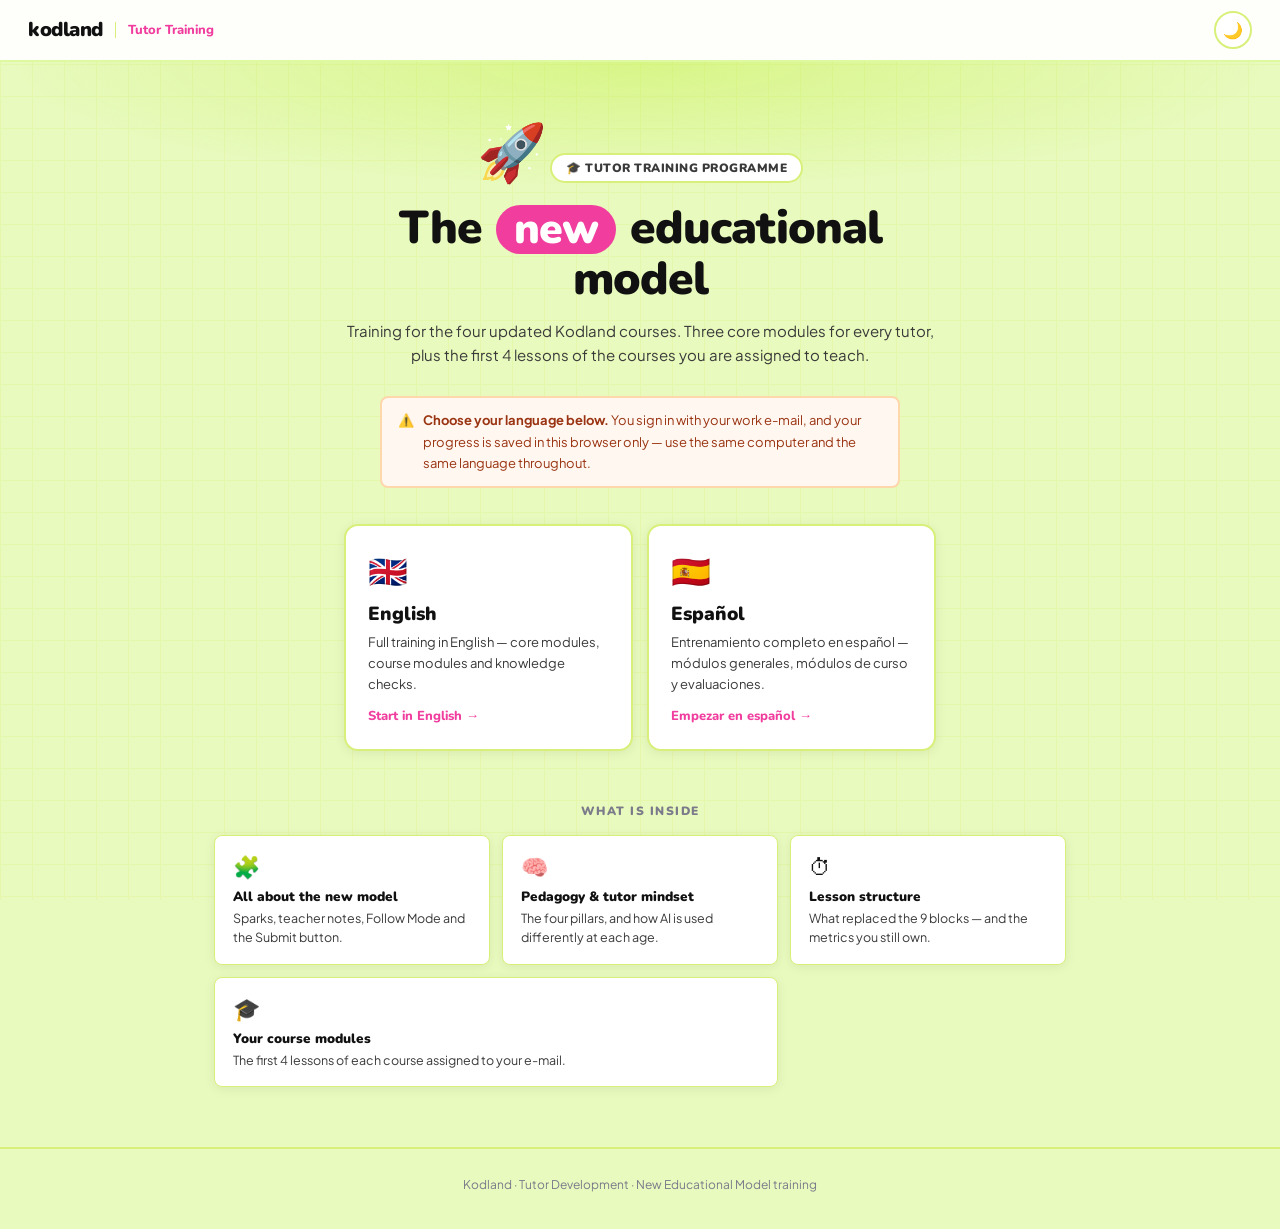
==== index.html @ b124589a "Add files via upload" ====
<!DOCTYPE html>
<html lang="en">
<head>
<meta charset="UTF-8">
<meta name="viewport" content="width=device-width, initial-scale=1.0">
<title>New Educational Model — Tutor Training | Kodland</title>
<meta name="description" content="Kodland tutor training for the 4 courses following the new educational model. Choose your language to begin.">
<link rel="icon" href="data:image/svg+xml,<svg xmlns='http://www.w3.org/2000/svg' viewBox='0 0 100 100'><text y='.9em' font-size='90'>🚀</text></svg>">
<link href="https://fonts.googleapis.com/css2?family=Nunito:wght@700;800;900&family=Plus+Jakarta+Sans:wght@400;500;600;700&display=swap" rel="stylesheet">
<link rel="stylesheet" href="assets/styles.css">
<script>
(function(){var t;try{t=localStorage.getItem('kl-theme')}catch(e){}
if(!t)t=window.matchMedia&&window.matchMedia('(prefers-color-scheme: dark)').matches?'dark':'light';
document.documentElement.setAttribute('data-theme',t);})();
</script>
<style>
body::before{content:'';position:fixed;inset:0;background-image:linear-gradient(var(--border) 1px,transparent 1px),linear-gradient(90deg,var(--border) 1px,transparent 1px);background-size:32px 32px;opacity:.25;pointer-events:none;z-index:0}
.page{position:relative;z-index:1;min-height:100vh;display:flex;flex-direction:column}
.hero-icon{font-size:56px;margin-bottom:16px;display:inline-block;animation:float 3.4s ease-in-out infinite}
@keyframes float{0%,100%{transform:translateY(0)}50%{transform:translateY(-9px)}}
.lang-grid{display:grid;grid-template-columns:repeat(2,1fr);gap:14px;max-width:640px;margin:0 auto 18px;padding:0 24px;width:100%}
@media(max-width:600px){.lang-grid{grid-template-columns:1fr}}
.lang-card{background:var(--surface);border:2px solid var(--border);border-radius:var(--r);padding:24px 22px;text-decoration:none;display:block;box-shadow:var(--shadow);transition:all .2s;text-align:left}
.lang-card:hover{transform:translateY(-4px);border-color:var(--pink);box-shadow:var(--shadow-h)}
.lang-flag{font-size:32px;margin-bottom:10px;display:block}
.lang-name{font-family:'Nunito',sans-serif;font-size:19px;font-weight:900;color:var(--text);margin-bottom:5px}
.lang-desc{font-size:13px;color:var(--text2);line-height:1.6}
.lang-go{margin-top:12px;font-size:13px;font-weight:800;color:var(--pink);font-family:'Nunito',sans-serif}
.hero-notice{background:var(--cw-bg);border:2px solid var(--cw-b);color:var(--cw-t);border-radius:var(--rsm);padding:12px 16px;font-size:13px;line-height:1.65;max-width:520px;margin:22px auto 0;text-align:left;display:flex;gap:9px}
.info-grid{display:grid;grid-template-columns:repeat(3,1fr);gap:12px;max-width:900px;margin:0 auto;padding:0 24px 60px;width:100%}
.info-grid .info-card:last-child{grid-column:span 2}
@media(max-width:760px){.info-grid{grid-template-columns:repeat(2,1fr)}.info-grid .info-card:last-child{grid-column:span 2}}
@media(max-width:480px){.info-grid{grid-template-columns:1fr}.info-grid .info-card:last-child{grid-column:span 1}}
.info-card{background:var(--surface);border:1.5px solid var(--border);border-radius:var(--rsm);padding:16px 18px;box-shadow:var(--shadow)}
.info-card .ic-em{font-size:22px;margin-bottom:7px}
.info-card .ic-t{font-family:'Nunito',sans-serif;font-weight:900;font-size:13.5px;color:var(--text);margin-bottom:3px}
.info-card .ic-d{font-size:12.5px;color:var(--text2);line-height:1.55}
.sec-lbl{text-align:center;font-family:'Nunito',sans-serif;font-size:12px;font-weight:900;text-transform:uppercase;letter-spacing:1.5px;color:var(--text-muted);margin:34px 0 16px}
</style>
</head>
<body>
<div class="page">

<nav class="nav">
  <a class="logo" href="index.html"><span class="logo-mark">kodland</span><span class="logo-div"></span><span class="logo-sub">Tutor Training</span></a>
  <div class="nav-r"><button class="tbtn" onclick="toggleTheme()">🌙</button></div>
</nav>

<div class="hero"><div class="hero-inner">
  <span class="hero-icon">🚀</span>
  <div class="eyebrow">🎓 Tutor Training Programme</div>
  <h1>The <span class="h-pill">new</span> educational model</h1>
  <p>Training for the four updated Kodland courses. Three core modules for every tutor, plus the first 4 lessons of the courses you are assigned to teach.</p>
  <div class="hero-notice"><span>⚠️</span><div><strong>Choose your language below.</strong> You sign in with your work e-mail, and your progress is saved in this browser only — use the same computer and the same language throughout.</div></div>
</div></div>

<div class="lang-grid">
  <a class="lang-card" href="en.html">
    <span class="lang-flag">🇬🇧</span>
    <div class="lang-name">English</div>
    <div class="lang-desc">Full training in English — core modules, course modules and knowledge checks.</div>
    <div class="lang-go">Start in English →</div>
  </a>
  <a class="lang-card" href="es.html">
    <span class="lang-flag">🇪🇸</span>
    <div class="lang-name">Español</div>
    <div class="lang-desc">Entrenamiento completo en español — módulos generales, módulos de curso y evaluaciones.</div>
    <div class="lang-go">Empezar en español →</div>
  </a>
</div>

<div class="sec-lbl">What is inside</div>
<div class="info-grid">
  <div class="info-card"><div class="ic-em">🧩</div><div class="ic-t">All about the new model</div><div class="ic-d">Sparks, teacher notes, Follow Mode and the Submit button.</div></div>
  <div class="info-card"><div class="ic-em">🧠</div><div class="ic-t">Pedagogy &amp; tutor mindset</div><div class="ic-d">The four pillars, and how AI is used differently at each age.</div></div>
  <div class="info-card"><div class="ic-em">⏱</div><div class="ic-t">Lesson structure</div><div class="ic-d">What replaced the 9 blocks — and the metrics you still own.</div></div>
  <div class="info-card"><div class="ic-em">🎓</div><div class="ic-t">Your course modules</div><div class="ic-d">The first 4 lessons of each course assigned to your e-mail.</div></div>
</div>

<footer>Kodland · Tutor Development · New Educational Model training</footer>
</div>

<script>
function toggleTheme(){
  var cur=document.documentElement.getAttribute('data-theme')==='dark'?'dark':'light';
  var nxt=cur==='dark'?'light':'dark';
  document.documentElement.setAttribute('data-theme',nxt);
  try{localStorage.setItem('kl-theme',nxt)}catch(e){}
  document.querySelectorAll('.tbtn').forEach(function(b){b.textContent=nxt==='dark'?'☀️':'🌙'});
}
document.querySelectorAll('.tbtn').forEach(function(b){
  b.textContent=document.documentElement.getAttribute('data-theme')==='dark'?'☀️':'🌙';
});
</script>
</body>
</html>
---- assets/styles.css ----
:root{
  --lime:#C4F046;--lime-d:#AEDD2E;--pink:#F03D9E;--pink-d:#D4308A;
  --ink:#111111;--ink2:#3A3A3A;--muted:#7A7A8A;
  --bg:#E8FABD;--surface:#FFFFFF;--surface2:#F4FCD3;--border:#D8F07A;
  --text:var(--ink);--text2:var(--ink2);--text-muted:var(--muted);
  --nav-bg:rgba(255,255,255,0.94);--nav-b:#DDFAA0;
  --shadow:0 2px 12px rgba(0,0,0,.07);--shadow-h:0 8px 28px rgba(0,0,0,.13);
  --code-bg:#111820;--code-text:#C9E4FF;
  --cw-bg:#FFF7F0;--cw-b:#FED7AA;--cw-t:#9A3412;
  --ct-bg:#F0F9FF;--ct-b:#BAE6FD;--ct-t:#0C4A6E;
  --cg-bg:#F0FDF4;--cg-b:#BBF7D0;--cg-t:#14532D;
  --hi-bg:#FFF0F8;--hi-b:#F9A8D4;--hi-t:#831843;
  --opt-h:#F4FCD3;
  --ok-bg:#F0FDF4;--ok-b:#86EFAC;--ok-t:#15803D;
  --no-bg:#FEF2F2;--no-b:#FECACA;--no-t:#B91C1C;
  --r:14px;--rsm:8px;--rpill:999px;
}
[data-theme="dark"]{
  --bg:#0E1210;--surface:#181F15;--surface2:#1E2A18;--border:#2A3D22;
  --text:#F0FAD8;--text2:#B8D89A;--text-muted:#6B8A5A;
  --nav-bg:rgba(14,18,16,0.94);--nav-b:#2A3D22;
  --shadow:0 2px 16px rgba(0,0,0,.5);--shadow-h:0 8px 28px rgba(0,0,0,.5);
  --cw-bg:rgba(249,115,22,.1);--cw-b:rgba(249,115,22,.3);--cw-t:#FB923C;
  --ct-bg:rgba(14,165,233,.1);--ct-b:rgba(14,165,233,.3);--ct-t:#38BDF8;
  --cg-bg:rgba(34,197,94,.1);--cg-b:rgba(34,197,94,.3);--cg-t:#4ADE80;
  --hi-bg:rgba(240,61,158,.08);--hi-b:rgba(240,61,158,.3);--hi-t:#F472B6;
  --opt-h:#1E2A18;
  --ok-bg:rgba(34,197,94,.1);--ok-b:rgba(34,197,94,.4);--ok-t:#4ADE80;
  --no-bg:rgba(239,68,68,.1);--no-b:rgba(239,68,68,.4);--no-t:#F87171;
}
*{box-sizing:border-box;margin:0;padding:0}
html{scroll-behavior:smooth}
body{background:var(--bg);color:var(--text);font-family:'Plus Jakarta Sans',sans-serif;min-height:100vh;overflow-x:hidden;transition:background .25s,color .25s}
.screen{display:none;min-height:100vh;flex-direction:column}
.screen.active{display:flex}
/* NAV */
.nav{display:flex;align-items:center;justify-content:space-between;padding:0 28px;height:62px;background:var(--nav-bg);backdrop-filter:blur(14px);border-bottom:2px solid var(--nav-b);position:sticky;top:0;z-index:100;transition:background .25s,border-color .25s}
.logo{display:flex;align-items:center;gap:8px;text-decoration:none;flex-shrink:0}
.logo-mark{font-family:'Nunito',sans-serif;font-weight:900;font-size:20px;letter-spacing:-.5px;color:var(--ink);line-height:1;white-space:nowrap}
[data-theme="dark"] .logo-mark{color:var(--lime)}
.logo-sub{font-family:'Nunito',sans-serif;font-weight:800;font-size:13px;color:var(--pink);white-space:nowrap;line-height:1}
.logo-div{width:1px;height:16px;background:var(--border);margin:0 4px}
.nav-r{display:flex;align-items:center;gap:8px}
.tbtn{width:38px;height:38px;border-radius:var(--rpill);background:var(--surface);border:2px solid var(--border);display:flex;align-items:center;justify-content:center;font-size:16px;cursor:pointer;transition:all .15s;flex-shrink:0}
.tbtn:hover{background:var(--lime);border-color:var(--lime-d)}
.pbtn{display:flex;align-items:center;gap:5px;padding:8px 16px;border-radius:var(--rpill);background:var(--surface);border:2px solid var(--border);color:var(--text2);font-family:'Plus Jakarta Sans',sans-serif;font-size:13px;font-weight:600;cursor:pointer;transition:all .15s;white-space:nowrap;text-decoration:none}
.pbtn:hover{background:var(--lime);border-color:var(--lime-d);color:var(--ink)}
/* HERO */
.hero{padding:52px 40px 36px;text-align:center;position:relative}
.hero::before{content:'';position:absolute;inset:0;bottom:30%;background:radial-gradient(ellipse 70% 55% at 50% 0%,var(--lime) 0%,transparent 70%);opacity:.45;pointer-events:none}
[data-theme="dark"] .hero::before{background:radial-gradient(ellipse 70% 55% at 50% 0%,rgba(196,240,70,.15) 0%,transparent 70%);opacity:1}
.hero-inner{position:relative;max-width:600px;margin:0 auto}
.eyebrow{display:inline-flex;align-items:center;gap:6px;background:var(--surface);border:2px solid var(--border);border-radius:var(--rpill);padding:5px 14px;font-family:'Nunito',sans-serif;font-size:12px;font-weight:900;color:var(--text2);margin-bottom:20px;text-transform:uppercase;letter-spacing:.5px}
.hero h1{font-family:'Nunito',sans-serif;font-size:clamp(28px,5vw,46px);font-weight:900;line-height:1.1;letter-spacing:-1px;color:var(--text);margin-bottom:14px}
.h-pill{display:inline-block;background:var(--pink);color:#fff;border-radius:var(--rpill);padding:1px 18px;margin:0 2px;font-size:.93em}
[data-theme="dark"] .h-pill{background:var(--lime);color:var(--ink)}
.hero p{color:var(--text2);font-size:15px;line-height:1.65;margin-bottom:28px}
.prog-strip{display:inline-flex;align-items:center;gap:14px;background:var(--surface);border:2px solid var(--border);border-radius:var(--rpill);padding:10px 20px;box-shadow:var(--shadow);max-width:360px;width:100%}
.pnum{font-family:'Nunito',sans-serif;font-weight:900;font-size:22px;color:var(--text);line-height:1;flex-shrink:0}
.ptrack{flex:1;height:8px;background:var(--surface2);border:1.5px solid var(--border);border-radius:var(--rpill);overflow:hidden}
.pfill{height:100%;background:linear-gradient(90deg,var(--lime),var(--pink));border-radius:var(--rpill);transition:width .6s cubic-bezier(.34,1.56,.64,1)}
.plbl{font-size:12px;color:var(--text-muted);font-weight:600;flex-shrink:0}
/* GRID */
.msec{padding:8px 32px 70px;max-width:1060px;margin:0 auto;width:100%}
.slbl{font-family:'Nunito',sans-serif;font-size:12px;font-weight:900;text-transform:uppercase;letter-spacing:1.5px;color:var(--text-muted);margin-bottom:16px;margin-top:4px}
.grid{display:grid;grid-template-columns:repeat(auto-fill,minmax(290px,1fr));gap:14px}
.mc{background:var(--surface);border:2px solid var(--border);border-radius:var(--r);overflow:hidden;cursor:pointer;transition:transform .2s,box-shadow .2s,border-color .2s;box-shadow:var(--shadow)}
.mc:hover:not(.locked){transform:translateY(-4px);box-shadow:var(--shadow-h)}
.mc.locked{opacity:.45;cursor:not-allowed}
.mc.done{border-color:var(--lime-d)}
[data-theme="dark"] .mc.done{border-color:rgba(196,240,70,.4)}
.mc-stripe{height:6px}
.mc-body{padding:20px}
.mc-top{display:flex;align-items:center;justify-content:space-between;margin-bottom:8px}
.mc-num{font-size:11px;font-weight:700;letter-spacing:.8px;text-transform:uppercase;color:var(--text-muted)}
.mc-em{font-size:22px}
.mc-title{font-family:'Nunito',sans-serif;font-size:17px;font-weight:900;letter-spacing:-.2px;color:var(--text);margin-bottom:5px}
.mc-desc{font-size:13px;color:var(--text2);line-height:1.55}
.mc-foot{margin-top:15px;display:flex;align-items:center;justify-content:space-between}
.badge{font-family:'Nunito',sans-serif;font-size:11px;font-weight:900;letter-spacing:.3px;padding:4px 12px;border-radius:var(--rpill);text-transform:uppercase}
.bd{background:var(--lime);color:var(--ink);border:1.5px solid var(--lime-d)}
.bs{background:var(--pink);color:#fff;border:1.5px solid var(--pink-d)}
.bl{background:var(--surface2);color:var(--text-muted);border:1.5px solid var(--border)}
.btr{background:#FFF7E6;color:#B45309;border:1.5px solid #FDE68A}
[data-theme="dark"] .btr{background:rgba(245,158,11,.1);color:#FBB040;border-color:rgba(245,158,11,.3)}
[data-theme="dark"] .bd{background:rgba(196,240,70,.18);color:var(--lime);border-color:rgba(196,240,70,.4)}
[data-theme="dark"] .bs{background:rgba(240,61,158,.18);color:var(--pink);border-color:rgba(240,61,158,.4)}
.stag{font-size:12px;color:var(--text-muted);font-weight:600}
.stag b{color:var(--text)}
/* CONTENT */
.cbody{padding:36px 40px 60px;max-width:800px;margin:0 auto;width:100%;flex:1}
.meyebrow{font-size:11px;font-weight:700;text-transform:uppercase;letter-spacing:1px;color:var(--text-muted);margin-bottom:8px}
.mh1{font-family:'Nunito',sans-serif;font-size:clamp(24px,4vw,34px);font-weight:900;letter-spacing:-.6px;line-height:1.12;color:var(--text);margin-bottom:14px}
.mobj{background:var(--surface);border:2px solid var(--border);border-left:5px solid var(--acc,var(--lime));border-radius:0 var(--rsm) var(--rsm) 0;padding:12px 16px;font-size:14px;color:var(--text2);line-height:1.6;margin-bottom:32px}
.mobj strong{color:var(--text)}
.sch{font-family:'Nunito',sans-serif;font-size:16px;font-weight:900;margin:28px 0 12px;color:var(--text);display:flex;align-items:center;gap:8px}
.sch::after{content:'';flex:1;height:2px;background:var(--border);border-radius:2px}
.card{background:var(--surface);border:2px solid var(--border);border-radius:var(--r);padding:18px 20px;margin-bottom:10px;box-shadow:var(--shadow)}
.card h4{font-family:'Nunito',sans-serif;font-size:14px;font-weight:900;color:var(--text);margin-bottom:7px}
.card p,.card li{font-size:14px;color:var(--text2);line-height:1.7}
.card ul,.card ol{padding-left:17px}
.card li{margin-bottom:4px}
.card p strong,.card li strong{color:var(--text)}
.card a{color:var(--pink);font-weight:600}
.callout a{color:inherit;font-weight:700;text-decoration:underline}
.tbl-wrap{overflow-x:auto;margin-top:4px}
.card table{width:100%;border-collapse:collapse;font-size:13.5px;line-height:1.55}
.card th{text-align:left;padding:8px 10px;border-bottom:2px solid var(--border);font-family:'Nunito',sans-serif;font-size:12.5px;color:var(--text)}
.card td{padding:8px 10px;border-bottom:1px solid var(--border);color:var(--text2);vertical-align:top}
.card tr:last-child td{border-bottom:none}
.facts{display:grid;grid-template-columns:repeat(auto-fit,minmax(190px,1fr));gap:10px;margin-bottom:14px}
.fact{background:var(--surface);border:1.5px solid var(--border);border-radius:var(--rsm);padding:16px 12px;text-align:center;box-shadow:var(--shadow)}
.fact-ic{font-size:26px;margin-bottom:7px}
.fact-t{font-size:12.5px;color:var(--text2);line-height:1.55}
.fact-t b,.fact-t strong{color:var(--text)}
.prog{display:flex;flex-direction:column;gap:10px;margin-bottom:14px}
.prog-mod{background:var(--surface);border:1.5px solid var(--border);border-radius:var(--rsm);padding:14px 16px;box-shadow:var(--shadow)}
.prog-h{display:flex;align-items:center;gap:8px;margin-bottom:8px;flex-wrap:wrap}
.prog-n{background:var(--lime);color:var(--ink);font-family:'Nunito',sans-serif;font-weight:900;font-size:11px;border-radius:var(--rpill);padding:3px 10px;text-transform:uppercase;letter-spacing:.5px;white-space:nowrap}
.prog-t{font-family:'Nunito',sans-serif;font-weight:800;font-size:14px;color:var(--text)}
.prog-ls{padding-left:17px;margin-bottom:9px}
.prog-ls li{font-size:13px;color:var(--text2);line-height:1.65}
.prog-res{font-size:12.5px;color:var(--text2);background:var(--surface2);border-radius:var(--rsm);padding:9px 11px;line-height:1.55}
.qa-row{padding:10px 0;border-bottom:1px solid var(--border)}
.qa-row:last-child{border-bottom:none;padding-bottom:2px}
.qa-k{font-family:'Nunito',sans-serif;font-weight:800;font-size:13.5px;color:var(--text);margin-bottom:3px}
.qa-v{font-size:13.5px;color:var(--text2);line-height:1.6}
.card code{font-family:'JetBrains Mono',monospace;font-size:12px;background:var(--surface2);border:1.5px solid var(--border);border-radius:5px;padding:2px 7px;color:var(--pink)}
[data-theme="dark"] .card code{color:var(--lime)}
.card.hi{background:var(--hi-bg);border-color:var(--hi-b)}
.card.hi h4{color:var(--hi-t)}
.card.hi p,.card.hi li{color:var(--hi-t);opacity:.88}
.card.hi code{background:rgba(240,61,158,.1);border-color:rgba(240,61,158,.25);color:var(--pink)}
.callout{display:flex;gap:10px;border-radius:var(--rsm);padding:12px 15px;margin-bottom:10px;font-size:13.5px;line-height:1.65;border:1.5px solid}
.ci{font-size:15px;flex-shrink:0;margin-top:1px}
.cw{background:var(--cw-bg);border-color:var(--cw-b);color:var(--cw-t)}
.ct{background:var(--ct-bg);border-color:var(--ct-b);color:var(--ct-t)}
.cg{background:var(--cg-bg);border-color:var(--cg-b);color:var(--cg-t)}
.two-col{display:grid;grid-template-columns:1fr 1fr;gap:10px}
@media(max-width:560px){.two-col{grid-template-columns:1fr}}
.divider{border:none;border-top:2px solid var(--border);margin:28px 0}
.ctabtn{display:block;width:100%;padding:16px;background:var(--ink);color:#fff;border:none;border-radius:var(--rpill);font-family:'Nunito',sans-serif;font-size:17px;font-weight:900;cursor:pointer;transition:all .15s;margin-bottom:40px;margin-top:4px;box-shadow:0 4px 16px rgba(0,0,0,.15)}
.ctabtn:hover{background:var(--pink);transform:translateY(-2px);box-shadow:0 6px 20px rgba(240,61,158,.35)}
[data-theme="dark"] .ctabtn{background:var(--lime);color:var(--ink)}
[data-theme="dark"] .ctabtn:hover{background:var(--pink);color:#fff}
@media(max-width:640px){.cbody,.msec,.hero{padding-left:18px;padding-right:18px}}
/* IMAGES & VIDEO */
.mod-img{max-width:100%;border-radius:var(--rsm);border:1.5px solid var(--border);margin:10px 0 12px;display:block}
.video-card iframe{width:100%;aspect-ratio:16/9;border:none;border-radius:var(--rsm);display:block;background:#000;margin-top:10px}
.yt-lite{position:relative;display:block;width:100%;aspect-ratio:16/9;background-size:cover;background-position:center;border-radius:var(--rsm);cursor:pointer;margin-top:10px;overflow:hidden;background-color:#000}
.yt-lite:hover .yt-play{background:#f00;transform:scale(1.08)}
.yt-play{position:absolute;top:50%;left:50%;transform:translate(-50%,-50%);width:68px;height:48px;background:rgba(33,33,33,.85);border-radius:14px;display:flex;align-items:center;justify-content:center;transition:all .15s;pointer-events:none}
.yt-play::after{content:'';display:block;border-style:solid;border-width:10px 0 10px 18px;border-color:transparent transparent transparent #fff;margin-left:4px}
.video-link{display:inline-block;margin-top:10px;font-size:13px;color:var(--pink);font-weight:600;text-decoration:underline;text-underline-offset:3px}
/* QUIZ */
.qbody{padding:36px 40px;max-width:680px;margin:0 auto;width:100%;flex:1}
.qpt{height:7px;background:var(--surface2);border:1.5px solid var(--border);border-radius:var(--rpill);margin-bottom:36px;overflow:hidden}
.qpf{height:100%;background:linear-gradient(90deg,var(--lime),var(--pink));border-radius:var(--rpill);transition:width .4s ease}
.qctr{font-size:12px;font-weight:700;text-transform:uppercase;letter-spacing:1px;color:var(--text-muted);margin-bottom:10px}
.qtxt{font-family:'Nunito',sans-serif;font-size:21px;font-weight:900;letter-spacing:-.3px;line-height:1.35;margin-bottom:26px;color:var(--text)}
.qopts{display:flex;flex-direction:column;gap:10px}
.qopt{background:var(--surface);border:2px solid var(--border);border-radius:var(--r);padding:14px 18px;cursor:pointer;font-size:14px;color:var(--text);font-family:'Plus Jakarta Sans',sans-serif;transition:all .15s;text-align:left;line-height:1.5;box-shadow:var(--shadow)}
.qopt:hover:not(.answered){background:var(--opt-h);border-color:var(--lime-d)}
.qopt.correct{background:var(--ok-bg);border-color:var(--ok-b);color:var(--ok-t)}
.qopt.wrong{background:var(--no-bg);border-color:var(--no-b);color:var(--no-t)}
.qopt.answered{cursor:default}
.qfb{display:none;margin-top:14px;border-radius:var(--rsm);padding:13px 16px;font-size:14px;line-height:1.6;border:2px solid}
.qfb.show{display:block}
.qfb.ok{background:var(--ok-bg);border-color:var(--ok-b);color:var(--ok-t)}
.qfb.bad{background:var(--no-bg);border-color:var(--no-b);color:var(--no-t)}
.qnxt{display:none;margin-top:18px;width:100%;padding:14px;background:var(--ink);color:#fff;border:none;border-radius:var(--rpill);font-family:'Nunito',sans-serif;font-size:16px;font-weight:900;cursor:pointer;transition:all .15s}
.qnxt.show{display:block}
.qnxt:hover{background:var(--lime);color:var(--ink)}
[data-theme="dark"] .qnxt{background:var(--lime);color:var(--ink)}
[data-theme="dark"] .qnxt:hover{background:var(--pink);color:#fff}
/* RESULTS */
.rbody{padding:60px 40px;max-width:520px;margin:0 auto;text-align:center;flex:1}
.remi{font-size:64px;margin-bottom:14px}
.rtitle{font-family:'Nunito',sans-serif;font-size:30px;font-weight:900;letter-spacing:-.4px;color:var(--text)}
.rpct{font-family:'Nunito',sans-serif;font-size:62px;font-weight:900;line-height:1;margin:14px 0 6px}
.rpct.pass{color:var(--lime-d)}
.rpct.fail{color:var(--pink)}
[data-theme="dark"] .rpct.pass{color:var(--lime)}
.rsub{color:var(--text2);font-size:15px;line-height:1.65;margin-bottom:30px}
.bdark{display:block;width:100%;padding:14px 24px;margin-bottom:10px;background:var(--ink);color:#fff;border:none;border-radius:var(--rpill);font-family:'Nunito',sans-serif;font-size:16px;font-weight:900;cursor:pointer;transition:all .15s}
.bdark:hover{background:var(--pink)}
[data-theme="dark"] .bdark{background:var(--lime);color:var(--ink)}
[data-theme="dark"] .bdark:hover{background:var(--pink);color:#fff}
.bline{display:block;width:100%;padding:13px 24px;margin-bottom:10px;background:transparent;color:var(--text2);border:2px solid var(--border);border-radius:var(--rpill);font-family:'Plus Jakarta Sans',sans-serif;font-size:14px;font-weight:600;cursor:pointer;transition:all .15s}
.bline:hover{background:var(--surface2);color:var(--text);border-color:var(--lime-d)}
/* CERT */
.compbody{padding:60px 40px;max-width:600px;margin:0 auto;text-align:center;flex:1}
.cert{background:var(--surface);border:3px solid var(--lime-d);border-radius:20px;padding:32px 28px;margin:28px 0;box-shadow:0 0 40px rgba(196,240,70,.18);position:relative;overflow:hidden}
.cert::before{content:'';position:absolute;top:-60px;right:-60px;width:160px;height:160px;border-radius:50%;background:var(--lime);opacity:.1;pointer-events:none}
.clbl2{font-family:'Nunito',sans-serif;font-size:11px;font-weight:900;text-transform:uppercase;letter-spacing:2px;color:var(--pink);margin-bottom:12px}
.cert h2{font-family:'Nunito',sans-serif;font-size:24px;font-weight:900;letter-spacing:-.3px;color:var(--text)}
.cert p{color:var(--text2);margin-top:6px;font-size:14px}
.cmods{display:flex;justify-content:center;gap:8px;margin-top:20px;flex-wrap:wrap}
.cmod{width:40px;height:40px;border-radius:50%;display:flex;align-items:center;justify-content:center;font-size:16px}
/* DST */
.dst-body{padding:40px 40px 60px;max-width:780px;margin:0 auto;flex:1}
.dst-badge{display:inline-flex;align-items:center;gap:6px;background:var(--lime);color:var(--ink);border:2px solid var(--lime-d);border-radius:var(--rpill);padding:5px 14px;font-family:'Nunito',sans-serif;font-size:12px;font-weight:900;text-transform:uppercase;letter-spacing:.5px;margin-bottom:14px}
[data-theme="dark"] .dst-badge{background:rgba(196,240,70,.18);color:var(--lime);border-color:rgba(196,240,70,.4)}
.dst-h1{font-family:'Nunito',sans-serif;font-size:clamp(22px,4vw,32px);font-weight:900;letter-spacing:-.6px;line-height:1.12;color:var(--text);margin-bottom:10px}
.dst-sub{font-size:15px;color:var(--text2);line-height:1.7}
.dst-section-label{font-family:'Nunito',sans-serif;font-size:13px;font-weight:900;text-transform:uppercase;letter-spacing:1px;color:var(--text-muted);margin:28px 0 14px}
.dst-task{display:flex;gap:16px;margin-bottom:18px;align-items:flex-start}
.dst-task-num{width:32px;height:32px;border-radius:50%;background:var(--ink);color:#fff;font-family:'Nunito',sans-serif;font-weight:900;font-size:15px;display:flex;align-items:center;justify-content:center;flex-shrink:0;margin-top:2px}
[data-theme="dark"] .dst-task-num{background:var(--lime);color:var(--ink)}
.dst-task-body{flex:1;background:var(--surface);border:2px solid var(--border);border-radius:var(--r);padding:18px 20px;box-shadow:var(--shadow)}
.dst-task-body h3{font-family:'Nunito',sans-serif;font-size:16px;font-weight:900;color:var(--text);margin-bottom:6px}
.dst-task-body p{font-size:14px;color:var(--text2);line-height:1.65}
.dst-task-body p strong{color:var(--text)}
.dst-link-btn{display:inline-flex;align-items:center;gap:7px;margin-top:12px;padding:10px 18px;background:var(--ink);color:#fff;border:none;border-radius:var(--rpill);font-family:'Nunito',sans-serif;font-size:14px;font-weight:900;cursor:pointer;text-decoration:none;transition:all .15s}
.dst-link-btn:hover{background:var(--pink);transform:translateY(-1px)}
[data-theme="dark"] .dst-link-btn{background:var(--lime);color:var(--ink)}
[data-theme="dark"] .dst-link-btn:hover{background:var(--pink);color:#fff}
.dst-warn{background:var(--cw-bg);border:2px solid var(--cw-b);border-radius:var(--rsm);padding:14px 18px;color:var(--cw-t);font-size:13.5px;line-height:1.7;margin:24px 0}
.dst-warn ul{padding-left:18px;margin-top:6px}
.dst-warn strong{font-weight:800}
.dst-submit-card{background:var(--surface);border:2px solid var(--border);border-radius:var(--r);padding:24px 24px;box-shadow:var(--shadow)}
.dst-submit-title{font-family:'Nunito',sans-serif;font-size:18px;font-weight:900;color:var(--text);margin-bottom:10px}
@media(max-width:640px){.dst-body{padding-left:18px;padding-right:18px}.dst-task{flex-direction:column}.dst-task-num{margin-bottom:-8px}}
/* LOGIN */
.login-wrap{flex:1;display:flex;align-items:center;justify-content:center;padding:24px;position:relative}
.login-wrap::before{content:'';position:absolute;inset:0;bottom:40%;background:radial-gradient(ellipse 70% 55% at 50% 0%,var(--lime) 0%,transparent 70%);opacity:.45;pointer-events:none}
[data-theme="dark"] .login-wrap::before{background:radial-gradient(ellipse 70% 55% at 50% 0%,rgba(196,240,70,.15) 0%,transparent 70%);opacity:1}
.login-card{position:relative;background:var(--surface);border:2px solid var(--border);border-radius:20px;padding:40px 36px;max-width:400px;width:100%;box-shadow:var(--shadow-h);text-align:center}
.login-card .lgi{font-size:44px;margin-bottom:12px}
.login-card h1{font-family:'Nunito',sans-serif;font-size:23px;font-weight:900;letter-spacing:-.4px;color:var(--text);margin-bottom:8px}
.login-card .lsub{font-size:13.5px;color:var(--text2);line-height:1.6;margin-bottom:24px}
.login-input{width:100%;padding:13px 16px;margin-bottom:12px;border:2px solid var(--border);border-radius:12px;background:var(--surface2);color:var(--text);font-family:'Plus Jakarta Sans',sans-serif;font-size:14px;transition:border-color .15s}
.login-input:focus{outline:none;border-color:var(--lime-d)}
.login-input::placeholder{color:var(--text-muted)}
.login-err{display:none;margin:0 0 12px;padding:10px 14px;border-radius:var(--rsm);background:var(--no-bg);border:1.5px solid var(--no-b);color:var(--no-t);font-size:13px;font-weight:600}
/* skip & modals */
.modal-overlay{display:none;position:fixed;inset:0;background:rgba(0,0,0,.45);backdrop-filter:blur(4px);z-index:200;align-items:center;justify-content:center}
.modal-overlay.show{display:flex}
.modal{background:var(--surface);border:2px solid var(--border);border-radius:20px;padding:32px 28px;max-width:440px;width:90%;text-align:center;box-shadow:0 20px 60px rgba(0,0,0,.2)}
.modal h3{font-family:'Nunito',sans-serif;font-size:20px;font-weight:900;color:var(--text);margin-bottom:10px}
.modal p{font-size:14px;color:var(--text2);line-height:1.65;margin-bottom:24px}
.modal-btns{display:flex;gap:10px}
.modal-yes{flex:1;padding:13px;background:var(--pink);color:#fff;border:none;border-radius:var(--rpill);font-family:'Nunito',sans-serif;font-size:15px;font-weight:900;cursor:pointer;transition:all .15s}
.modal-yes:hover{background:var(--pink-d)}
.modal-no{flex:1;padding:13px;background:var(--surface2);color:var(--text2);border:2px solid var(--border);border-radius:var(--rpill);font-family:'Nunito',sans-serif;font-size:15px;font-weight:700;cursor:pointer;transition:all .15s}
.modal-no:hover{background:var(--border);color:var(--text)}
.skip-row{text-align:center;padding:0 32px 48px}
.skip-btn{background:none;border:none;color:var(--text-muted);font-family:'Plus Jakarta Sans',sans-serif;font-size:13px;font-weight:600;cursor:pointer;text-decoration:underline;text-underline-offset:3px;transition:color .15s}
.skip-btn:hover{color:var(--text2)}
</style>
/* ============================================================
   PB COURSES TUTOR TRAINING — components added on top of the
   Graphic Design training design system.
   ============================================================ */

/* --- nav extras --- */
.nav-user{display:flex;flex-wrap:nowrap;min-width:0;align-items:center;gap:7px;background:var(--surface2);border:1.5px solid var(--border);border-radius:var(--rpill);padding:5px 12px 5px 6px;font-size:12px;font-weight:600;color:var(--text2);max-width:230px}
.nav-user .avatar{width:24px;height:24px;border-radius:50%;background:var(--pink);color:#fff;font-family:'Nunito',sans-serif;font-weight:900;font-size:11px;display:flex;align-items:center;justify-content:center;flex-shrink:0}
[data-theme="dark"] .nav-user .avatar{background:var(--lime);color:var(--ink)}
.nav-user span{min-width:0;overflow:hidden;text-overflow:ellipsis;white-space:nowrap}
@media(max-width:720px){.nav-user{display:none}}
@media(max-width:640px){.nav{padding:0 16px}.pbtn{padding:8px 12px;font-size:12px}}

/* --- login extras --- */
.login-card .lang-row{display:flex;gap:8px;justify-content:center;margin-top:20px;padding-top:18px;border-top:1.5px solid var(--border)}
.lang-chip{padding:6px 14px;border-radius:var(--rpill);border:1.5px solid var(--border);background:var(--surface2);color:var(--text2);font-size:12px;font-weight:700;text-decoration:none;transition:all .15s}
.lang-chip:hover{background:var(--lime);border-color:var(--lime-d);color:var(--ink)}
.lang-chip.on{background:var(--ink);border-color:var(--ink);color:#fff}
[data-theme="dark"] .lang-chip.on{background:var(--lime);border-color:var(--lime);color:var(--ink)}
.login-hint{font-size:12px;color:var(--text-muted);line-height:1.6;margin-top:14px}
.login-btn{width:100%;padding:14px;background:var(--ink);color:#fff;border:none;border-radius:var(--rpill);font-family:'Nunito',sans-serif;font-size:16px;font-weight:900;cursor:pointer;transition:all .15s}
.login-btn:hover{background:var(--pink);transform:translateY(-1px)}
[data-theme="dark"] .login-btn{background:var(--lime);color:var(--ink)}
[data-theme="dark"] .login-btn:hover{background:var(--pink);color:#fff}

/* --- dashboard section headers --- */
.sec-head{display:flex;align-items:flex-start;gap:12px;margin:34px 0 14px}
.sec-head:first-child{margin-top:4px}
.sec-ic{width:38px;height:38px;border-radius:12px;background:var(--surface);border:2px solid var(--border);display:flex;align-items:center;justify-content:center;font-size:19px;flex-shrink:0;box-shadow:var(--shadow)}
.sec-txt h2{font-family:'Nunito',sans-serif;font-size:19px;font-weight:900;letter-spacing:-.3px;color:var(--text);line-height:1.25}
.sec-txt p{font-size:13px;color:var(--text2);line-height:1.55;margin-top:2px}
.sec-count{margin-left:auto;flex-shrink:0;font-family:'Nunito',sans-serif;font-size:11px;font-weight:900;text-transform:uppercase;letter-spacing:.5px;color:var(--text-muted);background:var(--surface);border:1.5px solid var(--border);border-radius:var(--rpill);padding:5px 12px;white-space:nowrap}
@media(max-width:560px){.sec-count{display:none}}

/* --- module card extras --- */
.mc-meta{display:flex;flex-wrap:wrap;gap:6px;margin-top:12px}
.chip{display:inline-flex;align-items:center;gap:4px;font-size:11px;font-weight:700;color:var(--text2);background:var(--surface2);border:1.5px solid var(--border);border-radius:var(--rpill);padding:3px 9px;white-space:nowrap}
.mc-lock-note{margin-top:12px;font-size:12px;color:var(--text-muted);font-weight:600;display:flex;align-items:center;gap:5px}
.empty-note{background:var(--surface);border:2px dashed var(--border);border-radius:var(--r);padding:26px 22px;text-align:center;color:var(--text2);font-size:14px;line-height:1.7}
.empty-note b{color:var(--text)}

/* --- content: lesson tabs --- */
.tabs{display:flex;gap:6px;overflow-x:auto;padding:4px 0 10px;margin-bottom:6px;scrollbar-width:thin}
.tab{flex-shrink:0;padding:9px 16px;border-radius:var(--rpill);border:2px solid var(--border);background:var(--surface);color:var(--text2);font-family:'Nunito',sans-serif;font-size:13px;font-weight:800;cursor:pointer;transition:all .15s;white-space:nowrap}
.tab:hover{background:var(--opt-h);border-color:var(--lime-d)}
.tab.on{background:var(--ink);border-color:var(--ink);color:#fff}
[data-theme="dark"] .tab.on{background:var(--lime);border-color:var(--lime);color:var(--ink)}
.tabpane{display:none}
.tabpane.on{display:block;animation:fade .25s ease}
@keyframes fade{from{opacity:0;transform:translateY(6px)}to{opacity:1;transform:none}}

/* --- accordion --- */
.acc{background:var(--surface);border:2px solid var(--border);border-radius:var(--r);margin-bottom:9px;overflow:hidden;box-shadow:var(--shadow)}
.acc-h{display:flex;align-items:center;gap:10px;width:100%;padding:15px 18px;background:none;border:none;cursor:pointer;text-align:left;font-family:'Nunito',sans-serif;font-size:14px;font-weight:900;color:var(--text);transition:background .15s}
.acc-h:hover{background:var(--surface2)}
.acc-h .acc-ic{font-size:17px;flex-shrink:0}
.acc-h .acc-arrow{margin-left:auto;flex-shrink:0;font-size:12px;color:var(--text-muted);transition:transform .2s}
.acc.open .acc-arrow{transform:rotate(90deg)}
.acc-c{display:none;padding:0 18px 16px;border-top:1.5px solid var(--border);padding-top:14px}
.acc.open .acc-c{display:block;animation:fade .2s ease}
.acc-c p,.acc-c li{font-size:14px;color:var(--text2);line-height:1.7}
.acc-c ul,.acc-c ol{padding-left:18px}
.acc-c li{margin-bottom:5px}
.acc-c li strong,.acc-c p strong{color:var(--text)}
.acc-c code{font-family:'JetBrains Mono',ui-monospace,monospace;font-size:12px;background:var(--surface2);border:1.5px solid var(--border);border-radius:5px;padding:2px 6px;color:var(--pink)}
[data-theme="dark"] .acc-c code{color:var(--lime)}

/* --- icon list --- */
.ic-list{list-style:none;padding:0!important;display:flex;flex-direction:column;gap:9px}
.ic-list li{display:flex;gap:11px;align-items:flex-start;margin:0!important;font-size:14px;line-height:1.65}
.ic-list .li-ic{flex-shrink:0;width:26px;height:26px;border-radius:8px;background:var(--surface2);border:1.5px solid var(--border);display:flex;align-items:center;justify-content:center;font-size:13px;margin-top:1px}

/* --- before / after --- */
.ba{display:grid;grid-template-columns:1fr 1fr;gap:10px;margin-bottom:10px;align-items:stretch}
.ba-col{background:var(--surface);border:2px solid var(--border);border-radius:var(--r);padding:16px 18px;box-shadow:var(--shadow)}
.ba-col.before{background:var(--surface2)}
.ba-col.after{border-color:var(--lime-d)}
[data-theme="dark"] .ba-col.after{border-color:rgba(196,240,70,.4)}
.ba-lbl{font-family:'Nunito',sans-serif;font-size:11px;font-weight:900;text-transform:uppercase;letter-spacing:1px;margin-bottom:8px;display:flex;align-items:center;gap:5px}
.ba-col.before .ba-lbl{color:var(--text-muted)}
.ba-col.after .ba-lbl{color:var(--pink)}
[data-theme="dark"] .ba-col.after .ba-lbl{color:var(--lime)}
.ba-col p,.ba-col li{font-size:13.5px;color:var(--text2);line-height:1.65}
.ba-col strong{color:var(--text)}
.ba-arrow{display:none}
@media(max-width:560px){.ba{grid-template-columns:1fr}}

/* --- flow / loop --- */
.flow{display:flex;flex-wrap:wrap;gap:7px;align-items:center;background:var(--surface);border:2px solid var(--border);border-radius:var(--r);padding:18px;margin-bottom:10px;box-shadow:var(--shadow)}
.flow-step{display:inline-flex;align-items:center;gap:6px;background:var(--surface2);border:1.5px solid var(--border);border-radius:var(--rpill);padding:7px 14px;font-size:13px;font-weight:700;color:var(--text)}
.flow-step .fs-ic{font-size:14px}
.flow-sep{color:var(--text-muted);font-weight:900;font-size:14px}

/* --- steps (numbered) --- */
.steps{display:flex;flex-direction:column;gap:10px;margin-bottom:10px}
.step{display:flex;gap:14px;align-items:flex-start;background:var(--surface);border:2px solid var(--border);border-radius:var(--r);padding:16px 18px;box-shadow:var(--shadow)}
.step-n{width:28px;height:28px;border-radius:50%;background:var(--ink);color:#fff;font-family:'Nunito',sans-serif;font-weight:900;font-size:13px;display:flex;align-items:center;justify-content:center;flex-shrink:0}
[data-theme="dark"] .step-n{background:var(--lime);color:var(--ink)}
.step-b h4{font-family:'Nunito',sans-serif;font-size:14px;font-weight:900;color:var(--text);margin-bottom:4px}
.step-b p{font-size:13.5px;color:var(--text2);line-height:1.65}
.step-b strong{color:var(--text)}

/* --- meta bar (course facts) --- */
.metabar{display:flex;flex-wrap:wrap;gap:8px;margin-bottom:18px}
.meta-it{display:flex;align-items:center;gap:8px;background:var(--surface);border:1.5px solid var(--border);border-radius:var(--rpill);padding:8px 15px;box-shadow:var(--shadow)}
.meta-ic{font-size:15px}
.meta-tx{font-size:12.5px;color:var(--text2);line-height:1.3}
.meta-tx b{display:block;color:var(--text);font-family:'Nunito',sans-serif;font-weight:900;font-size:13px}

/* --- big link button (BO / Sparks) --- */
.linkcard{display:flex;align-items:center;gap:14px;background:var(--surface);border:2px solid var(--border);border-radius:var(--r);padding:16px 18px;margin-bottom:10px;text-decoration:none;box-shadow:var(--shadow);transition:all .18s}
.linkcard:hover{border-color:var(--pink);transform:translateY(-2px);box-shadow:var(--shadow-h)}
.linkcard .lc-ic{width:42px;height:42px;border-radius:12px;background:var(--surface2);border:1.5px solid var(--border);display:flex;align-items:center;justify-content:center;font-size:20px;flex-shrink:0}
.linkcard .lc-b{flex:1;min-width:0}
.linkcard .lc-t{font-family:'Nunito',sans-serif;font-size:14px;font-weight:900;color:var(--text);margin-bottom:2px}
.linkcard .lc-d{font-size:12.5px;color:var(--text2);line-height:1.5}
.linkcard .lc-go{flex-shrink:0;font-size:16px;color:var(--pink);font-weight:900}

/* --- image with caption --- */
.figure{margin-bottom:12px}
.figure .cap{font-size:12.5px;color:var(--text-muted);line-height:1.6;margin-top:-4px;padding:0 2px;font-style:italic}

/* --- native video --- */
.vid{width:100%;border-radius:var(--rsm);border:1.5px solid var(--border);display:block;background:#000;margin-top:10px}
.vid-missing{display:flex;flex-direction:column;align-items:center;justify-content:center;gap:8px;width:100%;aspect-ratio:16/9;background:var(--surface2);border:2px dashed var(--border);border-radius:var(--rsm);color:var(--text-muted);font-size:13px;text-align:center;padding:20px;margin-top:10px}
.vid-missing .vm-ic{font-size:34px}

/* --- checklist --- */
.check{background:var(--surface);border:2px solid var(--border);border-radius:var(--r);padding:18px 20px;margin-bottom:10px;box-shadow:var(--shadow)}
.check h4{font-family:'Nunito',sans-serif;font-size:14px;font-weight:900;color:var(--text);margin-bottom:10px}
.check-it{display:flex;align-items:flex-start;gap:11px;padding:8px 0;border-bottom:1px solid var(--border);cursor:pointer;user-select:none}
.check-it:last-child{border-bottom:none;padding-bottom:0}
.check-box{width:21px;height:21px;border-radius:6px;border:2px solid var(--border);background:var(--surface2);flex-shrink:0;display:flex;align-items:center;justify-content:center;font-size:12px;color:transparent;transition:all .15s;margin-top:1px}
.check-it.on .check-box{background:var(--lime);border-color:var(--lime-d);color:var(--ink)}
.check-it span{font-size:13.5px;color:var(--text2);line-height:1.6}
.check-it.on span{color:var(--text-muted);text-decoration:line-through}

/* --- final DST card --- */
.finaldst{background:linear-gradient(135deg,var(--surface) 0%,var(--surface2) 100%);border:3px solid var(--pink);border-radius:20px;padding:30px 26px;text-align:center;margin:8px 0 40px;box-shadow:var(--shadow-h);position:relative;overflow:hidden}
[data-theme="dark"] .finaldst{border-color:var(--lime)}
.finaldst::before{content:'';position:absolute;top:-70px;right:-70px;width:180px;height:180px;border-radius:50%;background:var(--pink);opacity:.08;pointer-events:none}
.finaldst .fd-ic{font-size:44px;margin-bottom:10px}
.finaldst h3{font-family:'Nunito',sans-serif;font-size:22px;font-weight:900;letter-spacing:-.4px;color:var(--text);margin-bottom:8px}
.finaldst p{font-size:14px;color:var(--text2);line-height:1.7;max-width:460px;margin:0 auto 20px}
.fd-btn{display:inline-flex;align-items:center;gap:8px;padding:14px 30px;background:var(--ink);color:#fff;border:none;border-radius:var(--rpill);font-family:'Nunito',sans-serif;font-size:16px;font-weight:900;cursor:pointer;text-decoration:none;transition:all .15s}
.fd-btn:hover{background:var(--pink);transform:translateY(-2px)}
[data-theme="dark"] .fd-btn{background:var(--lime);color:var(--ink)}
[data-theme="dark"] .fd-btn:hover{background:var(--pink);color:#fff}
.fd-btn.soon{background:var(--surface2);color:var(--text-muted);border:2px solid var(--border);cursor:not-allowed;transform:none!important}
.fd-note{font-size:12px;color:var(--text-muted);margin-top:12px;line-height:1.6}

/* --- misc --- */
.kicker{display:inline-flex;align-items:center;gap:6px;background:var(--surface2);border:1.5px solid var(--border);border-radius:var(--rpill);padding:4px 12px;font-family:'Nunito',sans-serif;font-size:11px;font-weight:900;text-transform:uppercase;letter-spacing:.6px;color:var(--text2);margin-bottom:10px}
.quote{background:var(--surface);border:2px solid var(--border);border-left:5px solid var(--pink);border-radius:0 var(--r) var(--r) 0;padding:16px 20px;margin-bottom:10px;font-size:15px;line-height:1.7;color:var(--text);font-family:'Nunito',sans-serif;font-weight:800;box-shadow:var(--shadow)}
[data-theme="dark"] .quote{border-left-color:var(--lime)}
.quote .q-src{display:block;margin-top:7px;font-family:'Plus Jakarta Sans',sans-serif;font-weight:600;font-size:12.5px;color:var(--text-muted)}
.card h4 .h4-ic{margin-right:6px}
.toc{background:var(--surface);border:2px solid var(--border);border-radius:var(--r);padding:16px 20px;margin-bottom:22px;box-shadow:var(--shadow)}
.toc-t{font-family:'Nunito',sans-serif;font-size:12px;font-weight:900;text-transform:uppercase;letter-spacing:1px;color:var(--text-muted);margin-bottom:9px}
.toc ol{padding-left:18px;margin:0}
.toc li{font-size:13.5px;color:var(--text2);line-height:1.75}
.mods-note{font-size:12.5px;color:var(--text-muted);text-align:center;line-height:1.7;padding:0 20px 40px;max-width:700px;margin:0 auto}
footer{text-align:center;padding:26px 20px 34px;font-size:12px;color:var(--text-muted);border-top:2px solid var(--border);line-height:1.7}
footer a{color:var(--pink);font-weight:600}

/* ============================================================
   QUIZ — extended question types
   ============================================================ */
.qtype{display:inline-block;margin-left:8px;padding:2px 9px;border-radius:var(--rpill);background:var(--surface2);border:1.5px solid var(--border);color:var(--text2);font-size:10.5px;font-weight:800;letter-spacing:.4px;vertical-align:middle}
.qctx{background:var(--surface);border:2px solid var(--border);border-left:5px solid var(--pink);border-radius:0 var(--rsm) var(--rsm) 0;padding:14px 16px;margin-bottom:16px;font-family:'Plus Jakarta Sans',sans-serif;font-size:14px;font-weight:400;line-height:1.7;color:var(--text2);letter-spacing:0}
[data-theme="dark"] .qctx{border-left-color:var(--lime)}
.qctx strong{color:var(--text);font-weight:700}
.qhint{font-size:12.5px;color:var(--text-muted);font-weight:600;margin-bottom:10px;display:flex;align-items:center;gap:6px}

/* multi-select */
.qopt.qcheck{display:flex;align-items:flex-start;gap:12px}
.qbox{width:21px;height:21px;border-radius:6px;border:2px solid var(--border);background:var(--surface2);flex-shrink:0;display:flex;align-items:center;justify-content:center;font-size:12px;color:transparent;transition:all .15s;margin-top:1px}
.qopt.qcheck.sel .qbox{background:var(--pink);border-color:var(--pink-d);color:#fff}
.qopt.qcheck.sel{border-color:var(--pink)}
[data-theme="dark"] .qopt.qcheck.sel .qbox{background:var(--lime);border-color:var(--lime);color:var(--ink)}
.qopt.qcheck.answered.correct .qbox{background:var(--ok-b);border-color:var(--ok-t);color:var(--ok-t)}
.qopt.qcheck.answered.wrong .qbox{background:var(--no-b);border-color:var(--no-t);color:var(--no-t)}

/* matching */
.qmatch{display:flex;flex-direction:column;gap:10px}
.qm-row{background:var(--surface);border:2px solid var(--border);border-radius:var(--r);padding:14px 16px;box-shadow:var(--shadow);transition:all .15s}
.qm-row.ok{background:var(--ok-bg);border-color:var(--ok-b)}
.qm-row.bad{background:var(--no-bg);border-color:var(--no-b)}
.qm-l{font-size:14px;color:var(--text);line-height:1.6;margin-bottom:9px;font-weight:600}
.qm-row.ok .qm-l{color:var(--ok-t)}
.qm-row.bad .qm-l{color:var(--no-t)}
.qm-s{width:100%;padding:11px 13px;border:2px solid var(--border);border-radius:var(--rsm);background:var(--surface2);color:var(--text);font-family:'Plus Jakarta Sans',sans-serif;font-size:13.5px;cursor:pointer;transition:border-color .15s}
.qm-s:focus{outline:none;border-color:var(--lime-d)}
.qm-s:disabled{opacity:.75;cursor:default}
.qm-fix{margin-top:8px;font-size:13px;font-weight:700;color:var(--no-t)}
.qm-score{display:inline-block;margin-top:9px;padding:3px 12px;border-radius:var(--rpill);background:rgba(0,0,0,.07);font-weight:800;font-size:13px}

/* open answer */
.qta{width:100%;padding:14px 16px;border:2px solid var(--border);border-radius:var(--r);background:var(--surface);color:var(--text);font-family:'Plus Jakarta Sans',sans-serif;font-size:14px;line-height:1.7;resize:vertical;transition:border-color .15s;box-shadow:var(--shadow)}
.qta:focus{outline:none;border-color:var(--lime-d)}
.qta::placeholder{color:var(--text-muted)}
.qta:disabled{opacity:.8}
.qcount{text-align:right;font-size:12px;font-weight:700;color:var(--text-muted);margin-top:6px}
.qcount.ok{color:var(--lime-d)}
[data-theme="dark"] .qcount.ok{color:var(--lime)}
.qmodel{margin-top:14px;padding-top:13px;border-top:2px solid rgba(0,0,0,.1);font-weight:400}
.qmodel-t{font-family:'Nunito',sans-serif;font-size:11px;font-weight:900;text-transform:uppercase;letter-spacing:1px;margin-bottom:7px;opacity:.75}
.qmodel ul{padding-left:18px;margin-top:5px}
.qmodel li{margin-bottom:4px}

/* check / submit button inside a question */
.qcheckbtn{margin-top:16px;width:100%;padding:14px;background:var(--ink);color:#fff;border:none;border-radius:var(--rpill);font-family:'Nunito',sans-serif;font-size:15px;font-weight:900;cursor:pointer;transition:all .15s}
.qcheckbtn:hover{background:var(--pink);transform:translateY(-1px)}
[data-theme="dark"] .qcheckbtn{background:var(--lime);color:var(--ink)}
[data-theme="dark"] .qcheckbtn:hover{background:var(--pink);color:#fff}
.shake{animation:shake .32s}
@keyframes shake{0%,100%{transform:translateX(0)}20%,60%{transform:translateX(-6px)}40%,80%{transform:translateX(6px)}}

/* final DST card additions */
.fd-mark{display:block;margin:14px auto 0;background:none;border:none;color:var(--text-muted);font-family:'Plus Jakarta Sans',sans-serif;font-size:12.5px;font-weight:600;cursor:pointer;text-decoration:underline;text-underline-offset:3px;transition:color .15s}
.fd-mark:hover{color:var(--text2)}
.fd-done{margin-top:14px;font-family:'Nunito',sans-serif;font-size:13px;font-weight:900;color:var(--lime-d)}
[data-theme="dark"] .fd-done{color:var(--lime)}

/* dev mode badge */
#dev-badge{position:fixed;left:14px;bottom:14px;z-index:300;background:var(--pink);color:#fff;border:2px solid var(--pink-d);border-radius:var(--rpill);padding:7px 15px;font-family:'Nunito',sans-serif;font-size:12px;font-weight:900;letter-spacing:.3px;box-shadow:0 4px 16px rgba(0,0,0,.25);pointer-events:none;user-select:none}
[data-theme="dark"] #dev-badge{background:var(--lime);color:var(--ink);border-color:var(--lime-d)}
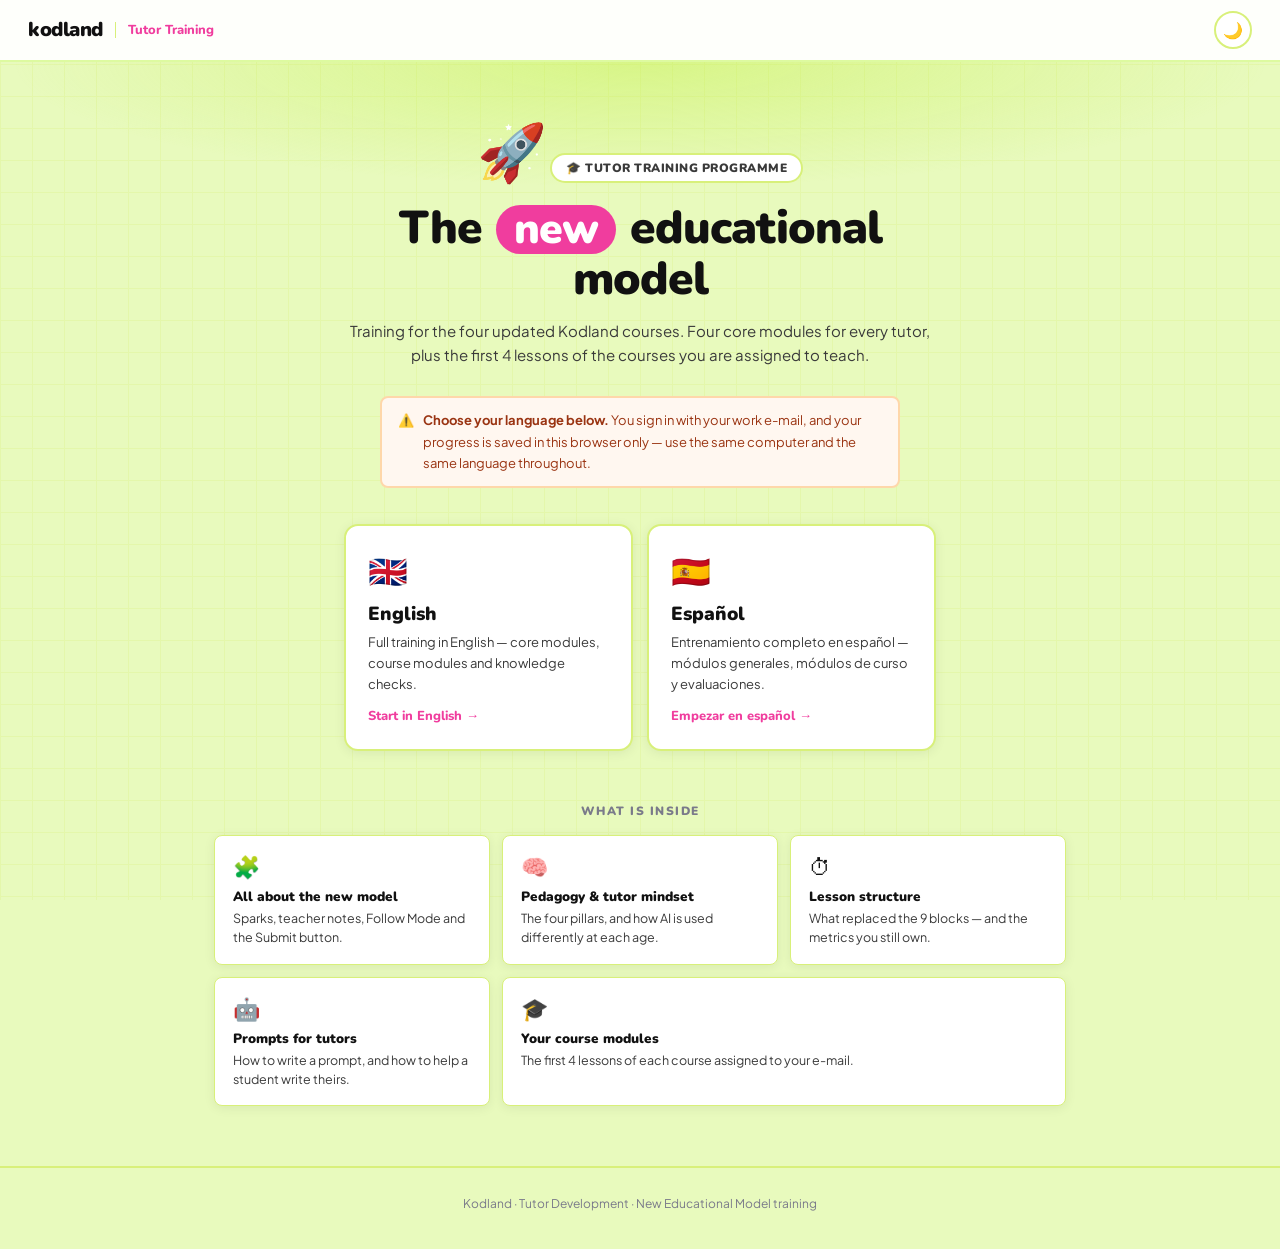
==== commit 72a668ae: "Add files via upload" ====
--- a/index.html
+++ b/index.html
@@ -50,7 +50,7 @@
   <span class="hero-icon">🚀</span>
   <div class="eyebrow">🎓 Tutor Training Programme</div>
   <h1>The <span class="h-pill">new</span> educational model</h1>
-  <p>Training for the four updated Kodland courses. Three core modules for every tutor, plus the first 4 lessons of the courses you are assigned to teach.</p>
+  <p>Training for the four updated Kodland courses. Four core modules for every tutor, plus the first 4 lessons of the courses you are assigned to teach.</p>
   <div class="hero-notice"><span>⚠️</span><div><strong>Choose your language below.</strong> You sign in with your work e-mail, and your progress is saved in this browser only — use the same computer and the same language throughout.</div></div>
 </div></div>
 
@@ -74,6 +74,7 @@
   <div class="info-card"><div class="ic-em">🧩</div><div class="ic-t">All about the new model</div><div class="ic-d">Sparks, teacher notes, Follow Mode and the Submit button.</div></div>
   <div class="info-card"><div class="ic-em">🧠</div><div class="ic-t">Pedagogy &amp; tutor mindset</div><div class="ic-d">The four pillars, and how AI is used differently at each age.</div></div>
   <div class="info-card"><div class="ic-em">⏱</div><div class="ic-t">Lesson structure</div><div class="ic-d">What replaced the 9 blocks — and the metrics you still own.</div></div>
+  <div class="info-card"><div class="ic-em">🤖</div><div class="ic-t">Prompts for tutors</div><div class="ic-d">How to write a prompt, and how to help a student write theirs.</div></div>
   <div class="info-card"><div class="ic-em">🎓</div><div class="ic-t">Your course modules</div><div class="ic-d">The first 4 lessons of each course assigned to your e-mail.</div></div>
 </div>
 
--- a/assets/styles.css
+++ b/assets/styles.css
@@ -61,7 +61,7 @@
 .pfill{height:100%;background:linear-gradient(90deg,var(--lime),var(--pink));border-radius:var(--rpill);transition:width .6s cubic-bezier(.34,1.56,.64,1)}
 .plbl{font-size:12px;color:var(--text-muted);font-weight:600;flex-shrink:0}
 /* GRID */
-.msec{padding:8px 32px 70px;max-width:1060px;margin:0 auto;width:100%}
+.msec{padding:8px 32px 70px;max-width:1290px;margin:0 auto;width:100%}
 .slbl{font-family:'Nunito',sans-serif;font-size:12px;font-weight:900;text-transform:uppercase;letter-spacing:1.5px;color:var(--text-muted);margin-bottom:16px;margin-top:4px}
 .grid{display:grid;grid-template-columns:repeat(auto-fill,minmax(290px,1fr));gap:14px}
 .mc{background:var(--surface);border:2px solid var(--border);border-radius:var(--r);overflow:hidden;cursor:pointer;transition:transform .2s,box-shadow .2s,border-color .2s;box-shadow:var(--shadow)}
@@ -475,3 +475,12 @@
 /* dev mode badge */
 #dev-badge{position:fixed;left:14px;bottom:14px;z-index:300;background:var(--pink);color:#fff;border:2px solid var(--pink-d);border-radius:var(--rpill);padding:7px 15px;font-family:'Nunito',sans-serif;font-size:12px;font-weight:900;letter-spacing:.3px;box-shadow:0 4px 16px rgba(0,0,0,.25);pointer-events:none;user-select:none}
 [data-theme="dark"] #dev-badge{background:var(--lime);color:var(--ink);border-color:var(--lime-d)}
+
+/* A lone card on the last row is stretched across two columns rather than left
+   sitting narrow beside a gap. The `orphan` class is set from app.js, which
+   measures the real column count — CSS alone cannot know it. */
+.grid.orphan > .mc:last-child{grid-column:span 2}
+@media(max-width:640px){.grid.orphan > .mc:last-child{grid-column:span 1}}
+
+/* dev badge: out of the way, and see-through enough to read what is under it */
+#dev-badge{left:auto;right:14px;bottom:14px;padding:6px 13px;font-size:11px;opacity:.9}
